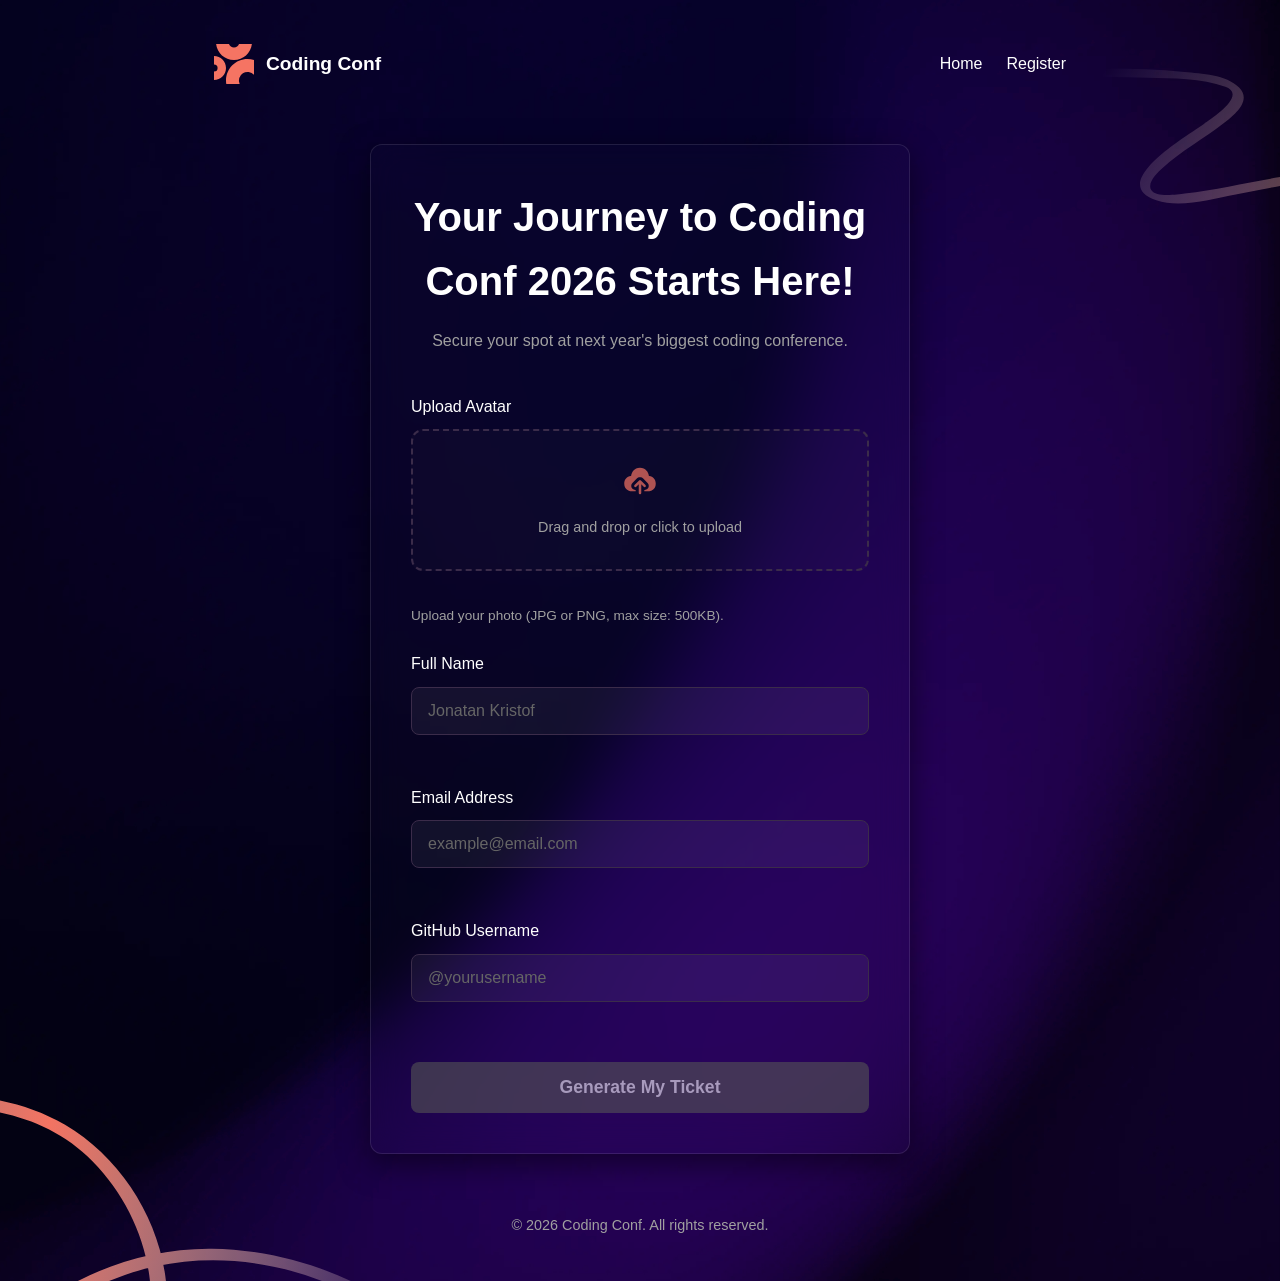
==== login.html @ a2458218 "Add files via upload" ====
<!--
File Name:      login.html
Student Name:   Ajani Scarlett
Student ID:     2302995
Assignment:     2302995_IA#2_AY26-27
Due Date:       26/10/2026
-->


<!doctype html>
<html lang="en">
<head>
    <meta charset="UTF-8">
    <meta name="viewport" content="width=device-width, initial-scale=1.0">
    <title>Coding Conf 2026 - LoginPage</title>
    <link rel="stylesheet" href="/CSS/style.css">
</head>
<body>

    <div class="page-wrapper">
      
        <div class="bg-assets" aria-hidden="true">
            <div class="bg-grid"></div>
            <img src="/assets/background-desktop.png" class="bg-glow" alt="">
            <img src="/assets/pattern-squiggly-line-bottom-desktop.svg" class="bg-shape-left" alt="">
            <img src="/assets/pattern-squiggly-line-top.svg" class="bg-shape-right" alt="">
        </div>

        <div class="content-wrapper">
            <header>
                <nav>
                    <a href="index.html" class="logo-container">
                        <img src="/assets/logo-mark.svg" alt="Coding Conf Logo" width="40">
                        <span>Coding Conf</span>
                    </a>
                    <ul>
                        <li><a href="index.html">Home</a></li>
                        <li><a href="login.html">Register</a></li>
                    </ul>
                </nav>
            </header>

            <main>
                <section class="form-container">
                    <h1>Your Journey to Coding Conf 2026 Starts Here!</h1>
                    <p>Secure your spot at next year's biggest coding conference.</p>

                    <form id="registrationForm" novalidate>
                        <div class="form-group">
                            <label for="avatar">Upload Avatar</label>
                            <div class="upload-box" id="drop-area">
                                <img id="image-preview" src="/assets/image-avatar.jpg" alt="Avatar Preview" class="hidden-preview">
                                <div id="upload-prompt">
                                    <img src="/assets/icon-upload.svg" alt="Upload Icon" class="upload-icon">
                                    <p>Drag and drop or click to upload</p>
                                </div>
                                    <div id="image-actions" style="display: none;">
                                        <button type="button" id="btn-change" class="btn-small">Change Image</button>
                                        <button type="button" id="btn-remove" class="btn-small btn-danger">Remove</button>
                                    </div>
                                <input type="file" id="avatar" name="avatar" accept="image/png, image/jpeg" hidden>
                            </div>

                            <small id="avatarError" class="error-msg"></small>
                            <small class="hint">Upload your photo (JPG or PNG, max size: 500KB).</small>
                        </div>
                    
                        <div class="form-group">
                            <label for="fullName">Full Name</label>
                            <input type="text" id="fullName" name="fullName" placeholder="Jonatan Kristof">
                            <small id="nameError" class="error-msg"></small>
                        </div>
                   
                        <div class="form-group">
                            <label for="email">Email Address</label>
                            <input type="email" id="email" name="email" placeholder="example@email.com">
                            <small id="emailError" class="error-msg"></small>
                        </div>
                  
                        <div class="form-group">
                            <label for="github">GitHub Username</label>
                            <input type="text" id="github" name="github" placeholder="@yourusername">
                            <small id="githubError" class="error-msg"></small>
                        </div>

                        <button type="submit" class="btn-primary" id="submitBtn" disabled>Generate My Ticket</button>
                    </form>
                </section>
            </main>

            <footer>
                <p>&copy; 2026 Coding Conf. All rights reserved.</p>
            </footer>
        </div>
    </div>

    <script src="/JS/validation.js"></script>
</body>
</html>
---- CSS/style.css ----
/*
File Name:      style.css
Student Name:   Ajani Scarlett
Student ID:     2302995
Assignment:     2302995_IA#2_AY26-27
Due Date:       26/10/2026
*/


:root {
    --bg-dark: #0d0714;
    --bg-card: #1b1128;
    --accent-orange: #f4775d;
    --accent-orange-hover: #e0664c;
    --accent-purple: #8a2be2;
    --text-white: #ffffff;
    --text-grey: #a0a0a0;
    --border-color: #3b2c4a;
    --font-main: 'Segoe UI', Tahoma, Geneva, Verdana, sans-serif;
}

*,*::before,*::after {
    margin: 0;
    padding: 0;
    box-sizing: border-box;
}

body {
    font-family: var(--font-main);
    background-color: var(--bg-dark);
    color: var(--text-white);
    line-height: 1.6;
    min-height: 100vh;
    overflow-x: hidden;
}

.page-wrapper {
    position: relative;
    min-height: 100vh;
    display: flex;
    flex-direction: column;
    overflow: hidden;
}

.bg-assets {
    position: absolute;
    inset: 0;
    z-index: 0;
    pointer-events: none;
}

.bg-grid {
    position: absolute;
    inset: 0;
    background-size: 100px 100px;
    background-repeat: repeat;
    opacity: 0.6;
}

.bg-glow {
    position: absolute;
    inset: 0;
    width: 100%;
    height: 100%;
    object-fit: cover;
    object-position: center right;
    opacity: 0.8;
}

.bg-shape-left {
    position: absolute;
    bottom: -50px;
    left: -50px;
    width: 500px;
    height: auto;
}

.bg-shape-right {
    position: absolute;
    top: 5%;
    right: -20px;
    width: 300px;
    height: auto;
    opacity: 0.7;
}

.content-wrapper {
    position: relative;
    z-index: 1;
    width: 100%;
    max-width: 900px;
    margin: 0 auto;
    padding: 24px;
    display: flex;
    flex-direction: column;
    flex: 1;
}

header {
    padding: 20px 0;
}

nav {
    display: flex;
    justify-content: space-between;
    align-items: center;
}

.logo-container {
    display: flex;
    align-items: center;
    gap: 12px;
    font-weight: bold;
    font-size: 1.2rem;
    text-decoration: none;
    color: var(--text-white);
    transition: opacity 0.3s ease;
}

.logo-container:hover {
    opacity: 0.8;
}

nav ul {
    list-style: none;
    display: flex;
    gap: 24px;
}

nav ul li a {
    color: var(--text-white);
    text-decoration: none;
    font-weight: 500;
    transition: color 0.3s ease;
}

nav ul li a:hover {
    color: var(--accent-orange);
}

main {
    flex: 1;
    display: flex;
    flex-direction: column;
    align-items: center;
    padding: 40px 0;
}

.hero {
    text-align: center;
    max-width: 800px;
    margin-bottom: 60px;
    animation: fadeIn 0.8s ease-in-out;
}

.hero h1 {
    font-size: clamp(2rem, 5vw, 3.5rem);
    line-height: 1.2;
    margin-bottom: 20px;
    background: linear-gradient(to right, #ffffff, var(--accent-orange));
    -webkit-background-clip: text;
    background-clip: text;
    -webkit-text-fill-color: transparent;
    color: transparent;
}

.hero p {
    font-size: 1.2rem;
    color: var(--text-grey);
    margin-bottom: 15px;
}

.event-meta {
    font-size: 1rem ;
    margin-bottom: 30px;
}

.event-meta strong {
    color: var(--text-white);
}

.btn-primary {
    display: inline-block;
    background-color: var(--accent-orange);
    color: var(--text-white);
    padding: 15px 30px;
    border-radius: 8px;
    text-decoration: none;
    font-weight: bold;
    font-size: 1.1rem;
    border: none;
    cursor: pointer;
    transition: background-color 0.3s ease, transform 0.2s ease, box-shadow 0.3s ease;
}

.btn-primary:hover:not(:disabled) {
    background-color: var(--accent-orange-hover);
    transform: translateY(-3px);
    box-shadow: 0 6px 15px rgba(244, 119, 93, 0.4);
}

.btn-primary:disabled {
    background-color: #555;
    cursor: not-allowed;
    opacity: 0.6;
    transform: none;
    box-shadow: none;
}

.btn-small {
    background-color: rgba(255, 255, 255, 0.1);
    color: var(--text-white);
    border: 1px solid rgba(255, 255, 255, 0.2);
    padding: 6px 16px;
    border-radius: 6px;
    font-size: 0.85rem;
    cursor: pointer;
    transition: background-color 0.2s ease;
}

.btn-small:hover {
    background-color: rgba(255, 255, 255, 0.2);
}

.btn-danger {
    background-color: rgba(244, 119, 93, 0.1);
    border-color: rgba(244, 119, 93, 0.5);
    color: var(--accent-orange);
}

.btn-danger:hover {
    background-color: rgba(244, 119, 93, 0.2);
    border-color: var(--accent-orange);
}

.details, .form-container {
    width: 100%;
    max-width: 800px;
    background-color: rgba(255, 255, 255, 0.012);
    padding: 40px;
    border-radius: 12px;
    backdrop-filter: blur(15px);
    -webkit-backdrop-filter: blur(15px);
    border: 1px solid rgba(255, 255, 255, 0.1);
    box-shadow: 0 10px 30px rgba(0, 0, 0, 0.5);
    animation: slideUp 0.8s ease-in-out;
}

.details {
    text-align: left;
}

.details h2,.details h3 {
    margin-bottom: 15px;
    color: var(--accent-orange);
}

.details p,.details ul,.details ol {
    color: var(--text-grey);
    margin-bottom: 20px;
}

.details ul,.details ol {
    margin-left: 20px;
}

.details li {
    margin-bottom: 8px;
}

.form-container {
    max-width: 540px;
    text-align: center;
}

.form-container h1 {
    font-size: clamp(2rem, 4vw, 2.5rem);
    margin-bottom: 15px;
    color: var(--text-white);
}

.form-container > p {
    color: var(--text-grey);
    margin-bottom: 40px;
}

.form-group {
    text-align: left;
    margin-bottom: 24px;
}

.form-group label {
    display: block;
    margin-bottom: 10px;
    font-weight: 500;
    font-size: 1rem;
}

.form-group input[type="text"],.form-group input[type="email"] {
    width: 100%;
    padding: 14px 16px;
    background-color: rgba(255, 255, 255, 0.05);
    border: 1px solid var(--border-color);
    border-radius: 8px;
    color: var(--text-white);
    font-size: 1rem;
    font-family: inherit;
    transition: border-color 0.3s ease, box-shadow 0.3s ease;
}

.form-group input::placeholder {
    color: #666;
}

.form-group input:focus {
    outline: none;
    border-color: var(--accent-orange);
    box-shadow: 0 0 0 3px rgba(244, 119, 93, 0.2);
}


.upload-box {
    border: 2px dashed var(--border-color);
    border-radius: 12px;
    padding: 30px;
    text-align: center;
    cursor: pointer;
    background-color: rgba(255, 255, 255, 0.02);
    transition: background-color 0.3s ease, border-color 0.3s ease, transform 0.2s ease;
    display: flex;
    flex-direction: column;
    align-items: center;
    gap: 15px;
}

.upload-box:hover {
    background-color: rgba(255, 255, 255, 0.05);
    border-color: var(--accent-orange);
}

.upload-box.drag-active {
    border-color: var(--accent-orange);
    background-color: rgba(244, 119, 93, 0.1);
    transform: scale(1.02);
}

.upload-icon {
    width: 40px;
    height: 40px;
    opacity: 0.7;
}

.upload-box p {
    color: var(--text-grey);
    margin-bottom: 0;
    font-size: 0.9rem;
}

#image-actions {
    display: flex;
    gap: 10px;
    margin-top: 15px;
    justify-content: center;
    z-index: 2;
}

.hidden-preview {
    display: none;
    width: 100px;
    height: 100px;
    border-radius: 50%;
    object-fit: cover;
    border: 2px solid var(--accent-orange);
    box-shadow: 0 4px 10px rgba(0, 0, 0, 0.3);
    margin-bottom: 10px;
}

.hidden-preview.active {
    display: block;
}

#upload-prompt {
    display: flex;
    flex-direction: column;
    align-items: center;
    gap: 15px;
}

.hint, .error-msg {
    display: block;
    font-size: 0.85rem;
    margin-top: 8px;
    min-height: 18px;
}

.hint { color: var(--text-grey); }

.error-msg { color: var(--accent-orange); }

#submitBtn {
    width: 100%;
    margin-top: 10px;
}


.ticket-hero {
    text-align: center;
    margin-bottom: 50px;
    animation: fadeIn 0.8s ease-in-out;
}

.ticket-hero h1 {
    font-size: clamp(2rem, 4vw, 3rem);
    line-height: 1.2;
    margin-bottom: 20px;
}

.ticket-hero .highlight {
    color: var(--accent-orange);
}

.ticket-hero p {
    color: var(--text-grey);
    font-size: 1.1rem;
    max-width: 600px;
    margin: 0 auto;
}

.ticket-hero .email-link {
    color: var(--accent-orange);
    text-decoration: none;
    border-bottom: 1px solid var(--accent-orange);
}

.ticket-hero .email-link:hover {
    color: #f8f2f2e0;
    border-color: #f3f1f1c9;
}

.ticket-wrapper {
    display: flex;
    justify-content: center;
    width: 100%;
    animation: slideUp 0.8s ease-in-out;
}

.ticket-inner-glass {
    display: flex;
    width: 100%;
    height: 100%;
    position: relative;
    z-index: 2;
    background: none;
}
.ticket-card {
    position: relative;
    display: flex;
    width: 100%;
    max-width: 600px;
    height: 250px;
    isolation: isolate;
}
/* The .ticket-card::before, this is used to put the text on the 
ticket in front of that baked in tint that came with the pattern-ticket.svg */
.ticket-card::before {
    content: "";
    position: absolute;
    inset: 0;
    z-index: -1;
    background:
    linear-gradient(135deg, rgba(111, 94, 120, 0.419), rgba(43, 13, 74, 0.632)),
    var(--accent-orange);
    -webkit-mask-image: url('/assets/pattern-ticket.svg') ;
    mask-image: url('/assets/pattern-ticket.svg') ;
    -webkit-mask-size: 100% 100%;
    mask-size: 100% 100%;
    mask-repeat:no-repeat ;
    -webkit-mask-repeat: no-repeat;
    -webkit-mask-mode: alpha;
    mask-mode: alpha;
}

.ticket-left {
    flex: 1;
    padding: 30px 40px;
    display: flex;
    flex-direction: column;
    justify-content: space-between;
    position: relative;
    z-index: 3; 
}

.ticket-brand {
    display: flex;
    align-items: center;
    padding-left: 20px;
    gap: 12px;
    font-size: 1.5rem;
    font-weight: bold;
    position: relative;
    z-index: 3;
    
}

.ticket-date {
    color: var(--text-grey);
    font-size: 0.9rem;
    letter-spacing: 0.5px;
    margin-top: -60px;
    padding-left: 60px;
    position: relative;
    z-index: 3;
}

.ticket-user {
    display: flex;
    align-items: center;
    padding-left: 20px;
    gap: 15px;
    position: relative;
    z-index: 3;
}

.avatar-thumb {
    width: 60px;
    height: 60px;
    border-radius: 12px;
    object-fit: cover;
    border: 1px solid rgba(255, 255, 255, 0.2);
}

.user-details h3 {
    font-size: 1.2rem;
    margin-bottom: 2px;
    font-weight: 600;
    color: var(--text-white);
}

.github-user {
    display: flex;
    align-items: center;
    gap: 6px;
    color: var(--text-grey);
    font-size: 0.9rem;
    text-decoration: none;
    transition: color 0.2s ease;
    position: relative;
    z-index: 3;
}

.github-user:hover {
    color: var(--accent-orange);
}

.ticket-right {
    width: 120px;
    display: flex;
    align-items: center;
    justify-content: center;
    border-left: 1px dashed rgba(255, 255, 255, 0.2);
    padding: 30px 20px;
    position: relative;
    z-index: 3;
}

.ticket-serial {
    writing-mode: vertical-rl;
    text-orientation: mixed;
    font-size: 1.2rem;
    font-weight: bold;
    letter-spacing: 2px;
    color: rgba(255, 255, 255, 0.7);
    position: relative;
    z-index: 3;
}


footer {
    text-align: center;
    padding: 20px 0;
    color: var(--text-grey);
    font-size: 0.9rem;
}

@keyframes fadeIn {
    from { opacity: 0; }
    to { opacity: 1; }
}

@keyframes slideUp {
    from { opacity: 0; transform: translateY(30px); }
    to { opacity: 1; transform: translateY(0); }
}


@media (max-width: 768px) {
    nav {
        flex-direction: column;
        gap: 20px;
    }

    .bg-shape-left {
        width: 300px;
        bottom: -20px;
        left: -100px;
    }

    .bg-shape-right {
        width: 200px;
        top: 2%;
    }

    .details,
    .form-container {
        padding: 24px;
    }
}

@media (max-width: 600px) {
    .ticket-card {
        height: 380px;
        flex-direction: column;
        -webkit-mask-image: none;
        mask-image: none;
        border-radius: 16px;
        padding: 0; 
        background-color: transparent; 
    }

    .ticket-inner-glass {
        flex-direction: column;
        border-radius: 14px;
        border: 2px solid var(--accent-orange);
        background-color: rgba(25, 15, 40, 0.95); 
    }

    .ticket-right {
        width: 100%;
        height: 80px;
        border-left: none;
        border-top: 1px dashed rgba(255, 255, 255, 0.2);
        padding: 15px;
    }

    .ticket-serial {
        writing-mode: horizontal-tb;
    }
}
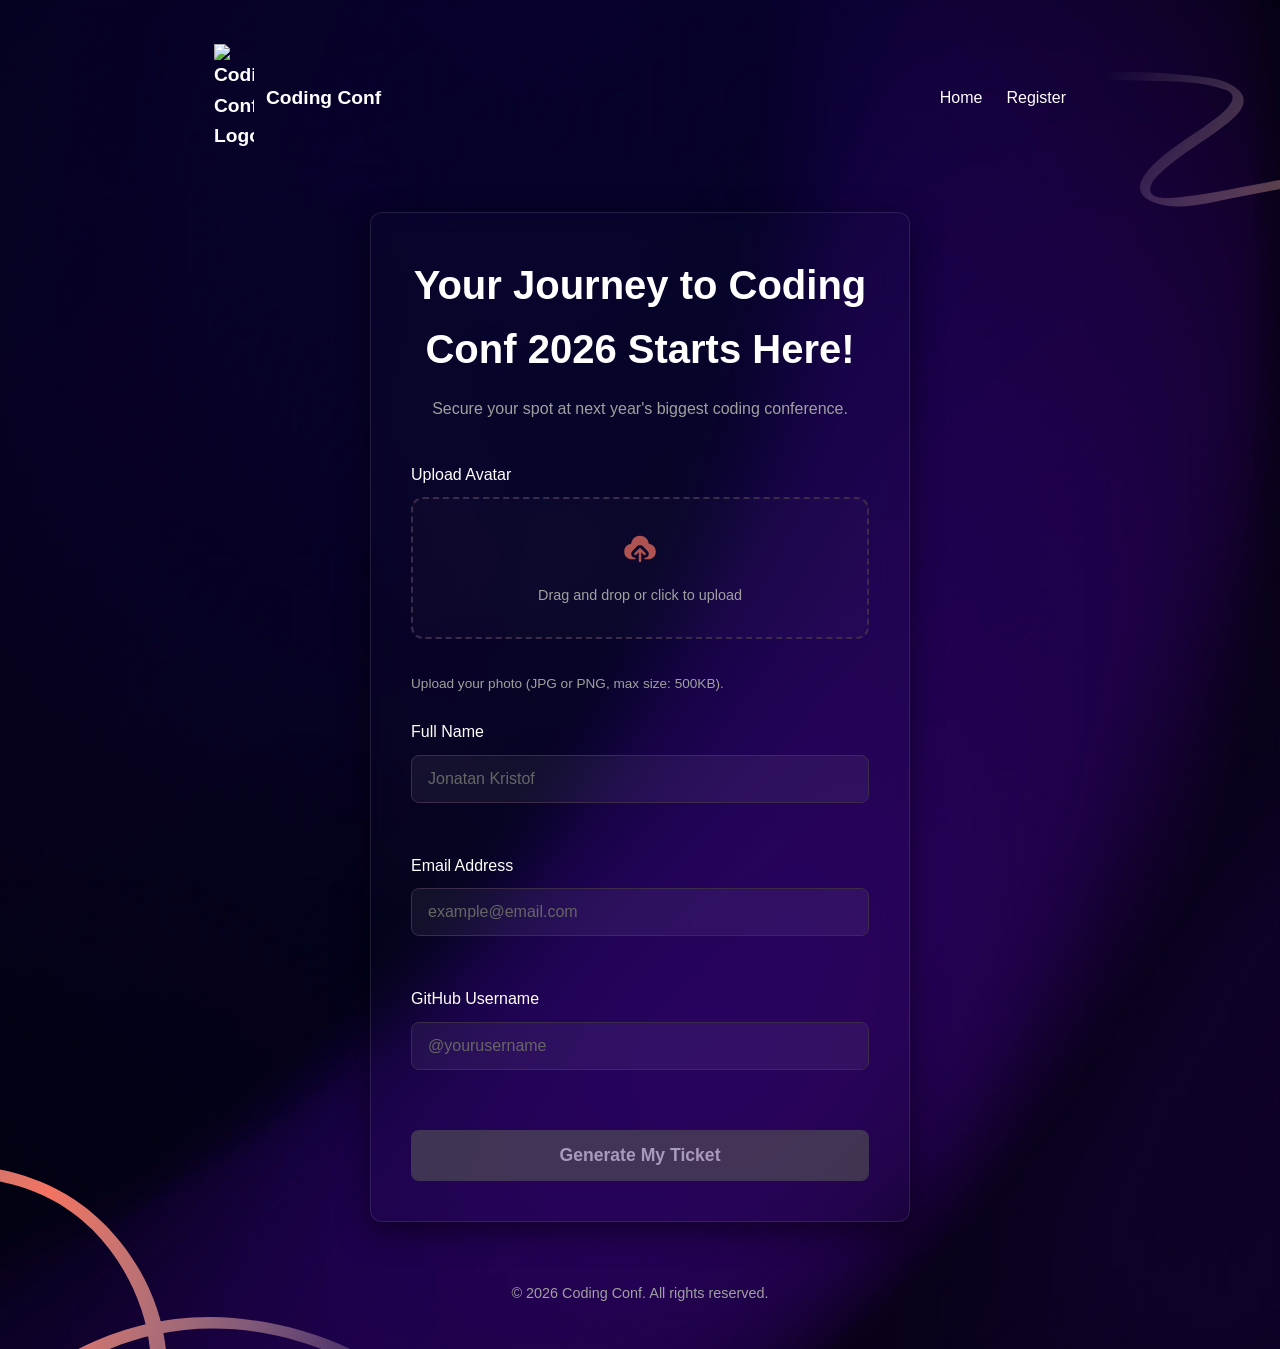
==== commit c7f04a81: "Update login.html" ====
--- a/login.html
+++ b/login.html
@@ -13,7 +13,7 @@
     <meta charset="UTF-8">
     <meta name="viewport" content="width=device-width, initial-scale=1.0">
     <title>Coding Conf 2026 - LoginPage</title>
-    <link rel="stylesheet" href="/CSS/style.css">
+    <link rel="stylesheet" href="style.css">
 </head>
 <body>
 
@@ -21,16 +21,16 @@
       
         <div class="bg-assets" aria-hidden="true">
             <div class="bg-grid"></div>
-            <img src="/assets/background-desktop.png" class="bg-glow" alt="">
-            <img src="/assets/pattern-squiggly-line-bottom-desktop.svg" class="bg-shape-left" alt="">
-            <img src="/assets/pattern-squiggly-line-top.svg" class="bg-shape-right" alt="">
+            <img src="background-desktop.png" class="bg-glow" alt="">
+            <img src="pattern-squiggly-line-bottom-desktop.svg" class="bg-shape-left" alt="">
+            <img src="pattern-squiggly-line-top.svg" class="bg-shape-right" alt="">
         </div>
 
         <div class="content-wrapper">
             <header>
                 <nav>
                     <a href="index.html" class="logo-container">
-                        <img src="/assets/logo-mark.svg" alt="Coding Conf Logo" width="40">
+                        <img src="logo-mark.svg" alt="Coding Conf Logo" width="40">
                         <span>Coding Conf</span>
                     </a>
                     <ul>
@@ -49,9 +49,9 @@
                         <div class="form-group">
                             <label for="avatar">Upload Avatar</label>
                             <div class="upload-box" id="drop-area">
-                                <img id="image-preview" src="/assets/image-avatar.jpg" alt="Avatar Preview" class="hidden-preview">
+                                <img id="image-preview" src="image-avatar.jpg" alt="Avatar Preview" class="hidden-preview">
                                 <div id="upload-prompt">
-                                    <img src="/assets/icon-upload.svg" alt="Upload Icon" class="upload-icon">
+                                    <img src="icon-upload.svg" alt="Upload Icon" class="upload-icon">
                                     <p>Drag and drop or click to upload</p>
                                 </div>
                                     <div id="image-actions" style="display: none;">
@@ -96,4 +96,4 @@
 
     <script src="/JS/validation.js"></script>
 </body>
-</html>+</html>
--- a/style.css
+++ b/style.css
@@ -0,0 +1,648 @@
+/*
+File Name:      style.css
+Student Name:   Ajani Scarlett
+Student ID:     2302995
+Assignment:     2302995_IA#2_AY26-27
+Due Date:       26/10/2026
+*/
+
+
+:root {
+    --bg-dark: #0d0714;
+    --bg-card: #1b1128;
+    --accent-orange: #f4775d;
+    --accent-orange-hover: #e0664c;
+    --accent-purple: #8a2be2;
+    --text-white: #ffffff;
+    --text-grey: #a0a0a0;
+    --border-color: #3b2c4a;
+    --font-main: 'Segoe UI', Tahoma, Geneva, Verdana, sans-serif;
+}
+
+*,*::before,*::after {
+    margin: 0;
+    padding: 0;
+    box-sizing: border-box;
+}
+
+body {
+    font-family: var(--font-main);
+    background-color: var(--bg-dark);
+    color: var(--text-white);
+    line-height: 1.6;
+    min-height: 100vh;
+    overflow-x: hidden;
+}
+
+.page-wrapper {
+    position: relative;
+    min-height: 100vh;
+    display: flex;
+    flex-direction: column;
+    overflow: hidden;
+}
+
+.bg-assets {
+    position: absolute;
+    inset: 0;
+    z-index: 0;
+    pointer-events: none;
+}
+
+.bg-grid {
+    position: absolute;
+    inset: 0;
+    background-size: 100px 100px;
+    background-repeat: repeat;
+    opacity: 0.6;
+}
+
+.bg-glow {
+    position: absolute;
+    inset: 0;
+    width: 100%;
+    height: 100%;
+    object-fit: cover;
+    object-position: center right;
+    opacity: 0.8;
+}
+
+.bg-shape-left {
+    position: absolute;
+    bottom: -50px;
+    left: -50px;
+    width: 500px;
+    height: auto;
+}
+
+.bg-shape-right {
+    position: absolute;
+    top: 5%;
+    right: -20px;
+    width: 300px;
+    height: auto;
+    opacity: 0.7;
+}
+
+.content-wrapper {
+    position: relative;
+    z-index: 1;
+    width: 100%;
+    max-width: 900px;
+    margin: 0 auto;
+    padding: 24px;
+    display: flex;
+    flex-direction: column;
+    flex: 1;
+}
+
+header {
+    padding: 20px 0;
+}
+
+nav {
+    display: flex;
+    justify-content: space-between;
+    align-items: center;
+}
+
+.logo-container {
+    display: flex;
+    align-items: center;
+    gap: 12px;
+    font-weight: bold;
+    font-size: 1.2rem;
+    text-decoration: none;
+    color: var(--text-white);
+    transition: opacity 0.3s ease;
+}
+
+.logo-container:hover {
+    opacity: 0.8;
+}
+
+nav ul {
+    list-style: none;
+    display: flex;
+    gap: 24px;
+}
+
+nav ul li a {
+    color: var(--text-white);
+    text-decoration: none;
+    font-weight: 500;
+    transition: color 0.3s ease;
+}
+
+nav ul li a:hover {
+    color: var(--accent-orange);
+}
+
+main {
+    flex: 1;
+    display: flex;
+    flex-direction: column;
+    align-items: center;
+    padding: 40px 0;
+}
+
+.hero {
+    text-align: center;
+    max-width: 800px;
+    margin-bottom: 60px;
+    animation: fadeIn 0.8s ease-in-out;
+}
+
+.hero h1 {
+    font-size: clamp(2rem, 5vw, 3.5rem);
+    line-height: 1.2;
+    margin-bottom: 20px;
+    background: linear-gradient(to right, #ffffff, var(--accent-orange));
+    -webkit-background-clip: text;
+    background-clip: text;
+    -webkit-text-fill-color: transparent;
+    color: transparent;
+}
+
+.hero p {
+    font-size: 1.2rem;
+    color: var(--text-grey);
+    margin-bottom: 15px;
+}
+
+.event-meta {
+    font-size: 1rem ;
+    margin-bottom: 30px;
+}
+
+.event-meta strong {
+    color: var(--text-white);
+}
+
+.btn-primary {
+    display: inline-block;
+    background-color: var(--accent-orange);
+    color: var(--text-white);
+    padding: 15px 30px;
+    border-radius: 8px;
+    text-decoration: none;
+    font-weight: bold;
+    font-size: 1.1rem;
+    border: none;
+    cursor: pointer;
+    transition: background-color 0.3s ease, transform 0.2s ease, box-shadow 0.3s ease;
+}
+
+.btn-primary:hover:not(:disabled) {
+    background-color: var(--accent-orange-hover);
+    transform: translateY(-3px);
+    box-shadow: 0 6px 15px rgba(244, 119, 93, 0.4);
+}
+
+.btn-primary:disabled {
+    background-color: #555;
+    cursor: not-allowed;
+    opacity: 0.6;
+    transform: none;
+    box-shadow: none;
+}
+
+.btn-small {
+    background-color: rgba(255, 255, 255, 0.1);
+    color: var(--text-white);
+    border: 1px solid rgba(255, 255, 255, 0.2);
+    padding: 6px 16px;
+    border-radius: 6px;
+    font-size: 0.85rem;
+    cursor: pointer;
+    transition: background-color 0.2s ease;
+}
+
+.btn-small:hover {
+    background-color: rgba(255, 255, 255, 0.2);
+}
+
+.btn-danger {
+    background-color: rgba(244, 119, 93, 0.1);
+    border-color: rgba(244, 119, 93, 0.5);
+    color: var(--accent-orange);
+}
+
+.btn-danger:hover {
+    background-color: rgba(244, 119, 93, 0.2);
+    border-color: var(--accent-orange);
+}
+
+.details, .form-container {
+    width: 100%;
+    max-width: 800px;
+    background-color: rgba(255, 255, 255, 0.012);
+    padding: 40px;
+    border-radius: 12px;
+    backdrop-filter: blur(15px);
+    -webkit-backdrop-filter: blur(15px);
+    border: 1px solid rgba(255, 255, 255, 0.1);
+    box-shadow: 0 10px 30px rgba(0, 0, 0, 0.5);
+    animation: slideUp 0.8s ease-in-out;
+}
+
+.details {
+    text-align: left;
+}
+
+.details h2,.details h3 {
+    margin-bottom: 15px;
+    color: var(--accent-orange);
+}
+
+.details p,.details ul,.details ol {
+    color: var(--text-grey);
+    margin-bottom: 20px;
+}
+
+.details ul,.details ol {
+    margin-left: 20px;
+}
+
+.details li {
+    margin-bottom: 8px;
+}
+
+.form-container {
+    max-width: 540px;
+    text-align: center;
+}
+
+.form-container h1 {
+    font-size: clamp(2rem, 4vw, 2.5rem);
+    margin-bottom: 15px;
+    color: var(--text-white);
+}
+
+.form-container > p {
+    color: var(--text-grey);
+    margin-bottom: 40px;
+}
+
+.form-group {
+    text-align: left;
+    margin-bottom: 24px;
+}
+
+.form-group label {
+    display: block;
+    margin-bottom: 10px;
+    font-weight: 500;
+    font-size: 1rem;
+}
+
+.form-group input[type="text"],.form-group input[type="email"] {
+    width: 100%;
+    padding: 14px 16px;
+    background-color: rgba(255, 255, 255, 0.05);
+    border: 1px solid var(--border-color);
+    border-radius: 8px;
+    color: var(--text-white);
+    font-size: 1rem;
+    font-family: inherit;
+    transition: border-color 0.3s ease, box-shadow 0.3s ease;
+}
+
+.form-group input::placeholder {
+    color: #666;
+}
+
+.form-group input:focus {
+    outline: none;
+    border-color: var(--accent-orange);
+    box-shadow: 0 0 0 3px rgba(244, 119, 93, 0.2);
+}
+
+
+.upload-box {
+    border: 2px dashed var(--border-color);
+    border-radius: 12px;
+    padding: 30px;
+    text-align: center;
+    cursor: pointer;
+    background-color: rgba(255, 255, 255, 0.02);
+    transition: background-color 0.3s ease, border-color 0.3s ease, transform 0.2s ease;
+    display: flex;
+    flex-direction: column;
+    align-items: center;
+    gap: 15px;
+}
+
+.upload-box:hover {
+    background-color: rgba(255, 255, 255, 0.05);
+    border-color: var(--accent-orange);
+}
+
+.upload-box.drag-active {
+    border-color: var(--accent-orange);
+    background-color: rgba(244, 119, 93, 0.1);
+    transform: scale(1.02);
+}
+
+.upload-icon {
+    width: 40px;
+    height: 40px;
+    opacity: 0.7;
+}
+
+.upload-box p {
+    color: var(--text-grey);
+    margin-bottom: 0;
+    font-size: 0.9rem;
+}
+
+#image-actions {
+    display: flex;
+    gap: 10px;
+    margin-top: 15px;
+    justify-content: center;
+    z-index: 2;
+}
+
+.hidden-preview {
+    display: none;
+    width: 100px;
+    height: 100px;
+    border-radius: 50%;
+    object-fit: cover;
+    border: 2px solid var(--accent-orange);
+    box-shadow: 0 4px 10px rgba(0, 0, 0, 0.3);
+    margin-bottom: 10px;
+}
+
+.hidden-preview.active {
+    display: block;
+}
+
+#upload-prompt {
+    display: flex;
+    flex-direction: column;
+    align-items: center;
+    gap: 15px;
+}
+
+.hint, .error-msg {
+    display: block;
+    font-size: 0.85rem;
+    margin-top: 8px;
+    min-height: 18px;
+}
+
+.hint { color: var(--text-grey); }
+
+.error-msg { color: var(--accent-orange); }
+
+#submitBtn {
+    width: 100%;
+    margin-top: 10px;
+}
+
+
+.ticket-hero {
+    text-align: center;
+    margin-bottom: 50px;
+    animation: fadeIn 0.8s ease-in-out;
+}
+
+.ticket-hero h1 {
+    font-size: clamp(2rem, 4vw, 3rem);
+    line-height: 1.2;
+    margin-bottom: 20px;
+}
+
+.ticket-hero .highlight {
+    color: var(--accent-orange);
+}
+
+.ticket-hero p {
+    color: var(--text-grey);
+    font-size: 1.1rem;
+    max-width: 600px;
+    margin: 0 auto;
+}
+
+.ticket-hero .email-link {
+    color: var(--accent-orange);
+    text-decoration: none;
+    border-bottom: 1px solid var(--accent-orange);
+}
+
+.ticket-hero .email-link:hover {
+    color: #f8f2f2e0;
+    border-color: #f3f1f1c9;
+}
+
+.ticket-wrapper {
+    display: flex;
+    justify-content: center;
+    width: 100%;
+    animation: slideUp 0.8s ease-in-out;
+}
+
+.ticket-inner-glass {
+    display: flex;
+    width: 100%;
+    height: 100%;
+    position: relative;
+    z-index: 2;
+    background: none;
+}
+.ticket-card {
+    position: relative;
+    display: flex;
+    width: 100%;
+    max-width: 600px;
+    height: 250px;
+    isolation: isolate;
+}
+/* The .ticket-card::before, this is used to put the text on the 
+ticket in front of that baked in tint that came with the pattern-ticket.svg */
+.ticket-card::before {
+    content: "";
+    position: absolute;
+    inset: 0;
+    z-index: -1;
+    background:
+    linear-gradient(135deg, rgba(111, 94, 120, 0.419), rgba(43, 13, 74, 0.632)),
+    var(--accent-orange);
+    -webkit-mask-image: url('/assets/pattern-ticket.svg') ;
+    mask-image: url('/assets/pattern-ticket.svg') ;
+    -webkit-mask-size: 100% 100%;
+    mask-size: 100% 100%;
+    mask-repeat:no-repeat ;
+    -webkit-mask-repeat: no-repeat;
+    -webkit-mask-mode: alpha;
+    mask-mode: alpha;
+}
+
+.ticket-left {
+    flex: 1;
+    padding: 30px 40px;
+    display: flex;
+    flex-direction: column;
+    justify-content: space-between;
+    position: relative;
+    z-index: 3; 
+}
+
+.ticket-brand {
+    display: flex;
+    align-items: center;
+    padding-left: 20px;
+    gap: 12px;
+    font-size: 1.5rem;
+    font-weight: bold;
+    position: relative;
+    z-index: 3;
+    
+}
+
+.ticket-date {
+    color: var(--text-grey);
+    font-size: 0.9rem;
+    letter-spacing: 0.5px;
+    margin-top: -60px;
+    padding-left: 60px;
+    position: relative;
+    z-index: 3;
+}
+
+.ticket-user {
+    display: flex;
+    align-items: center;
+    padding-left: 20px;
+    gap: 15px;
+    position: relative;
+    z-index: 3;
+}
+
+.avatar-thumb {
+    width: 60px;
+    height: 60px;
+    border-radius: 12px;
+    object-fit: cover;
+    border: 1px solid rgba(255, 255, 255, 0.2);
+}
+
+.user-details h3 {
+    font-size: 1.2rem;
+    margin-bottom: 2px;
+    font-weight: 600;
+    color: var(--text-white);
+}
+
+.github-user {
+    display: flex;
+    align-items: center;
+    gap: 6px;
+    color: var(--text-grey);
+    font-size: 0.9rem;
+    text-decoration: none;
+    transition: color 0.2s ease;
+    position: relative;
+    z-index: 3;
+}
+
+.github-user:hover {
+    color: var(--accent-orange);
+}
+
+.ticket-right {
+    width: 120px;
+    display: flex;
+    align-items: center;
+    justify-content: center;
+    border-left: 1px dashed rgba(255, 255, 255, 0.2);
+    padding: 30px 20px;
+    position: relative;
+    z-index: 3;
+}
+
+.ticket-serial {
+    writing-mode: vertical-rl;
+    text-orientation: mixed;
+    font-size: 1.2rem;
+    font-weight: bold;
+    letter-spacing: 2px;
+    color: rgba(255, 255, 255, 0.7);
+    position: relative;
+    z-index: 3;
+}
+
+
+footer {
+    text-align: center;
+    padding: 20px 0;
+    color: var(--text-grey);
+    font-size: 0.9rem;
+}
+
+@keyframes fadeIn {
+    from { opacity: 0; }
+    to { opacity: 1; }
+}
+
+@keyframes slideUp {
+    from { opacity: 0; transform: translateY(30px); }
+    to { opacity: 1; transform: translateY(0); }
+}
+
+
+@media (max-width: 768px) {
+    nav {
+        flex-direction: column;
+        gap: 20px;
+    }
+
+    .bg-shape-left {
+        width: 300px;
+        bottom: -20px;
+        left: -100px;
+    }
+
+    .bg-shape-right {
+        width: 200px;
+        top: 2%;
+    }
+
+    .details,
+    .form-container {
+        padding: 24px;
+    }
+}
+
+@media (max-width: 600px) {
+    .ticket-card {
+        height: 380px;
+        flex-direction: column;
+        -webkit-mask-image: none;
+        mask-image: none;
+        border-radius: 16px;
+        padding: 0; 
+        background-color: transparent; 
+    }
+
+    .ticket-inner-glass {
+        flex-direction: column;
+        border-radius: 14px;
+        border: 2px solid var(--accent-orange);
+        background-color: rgba(25, 15, 40, 0.95); 
+    }
+
+    .ticket-right {
+        width: 100%;
+        height: 80px;
+        border-left: none;
+        border-top: 1px dashed rgba(255, 255, 255, 0.2);
+        padding: 15px;
+    }
+
+    .ticket-serial {
+        writing-mode: horizontal-tb;
+    }
+}
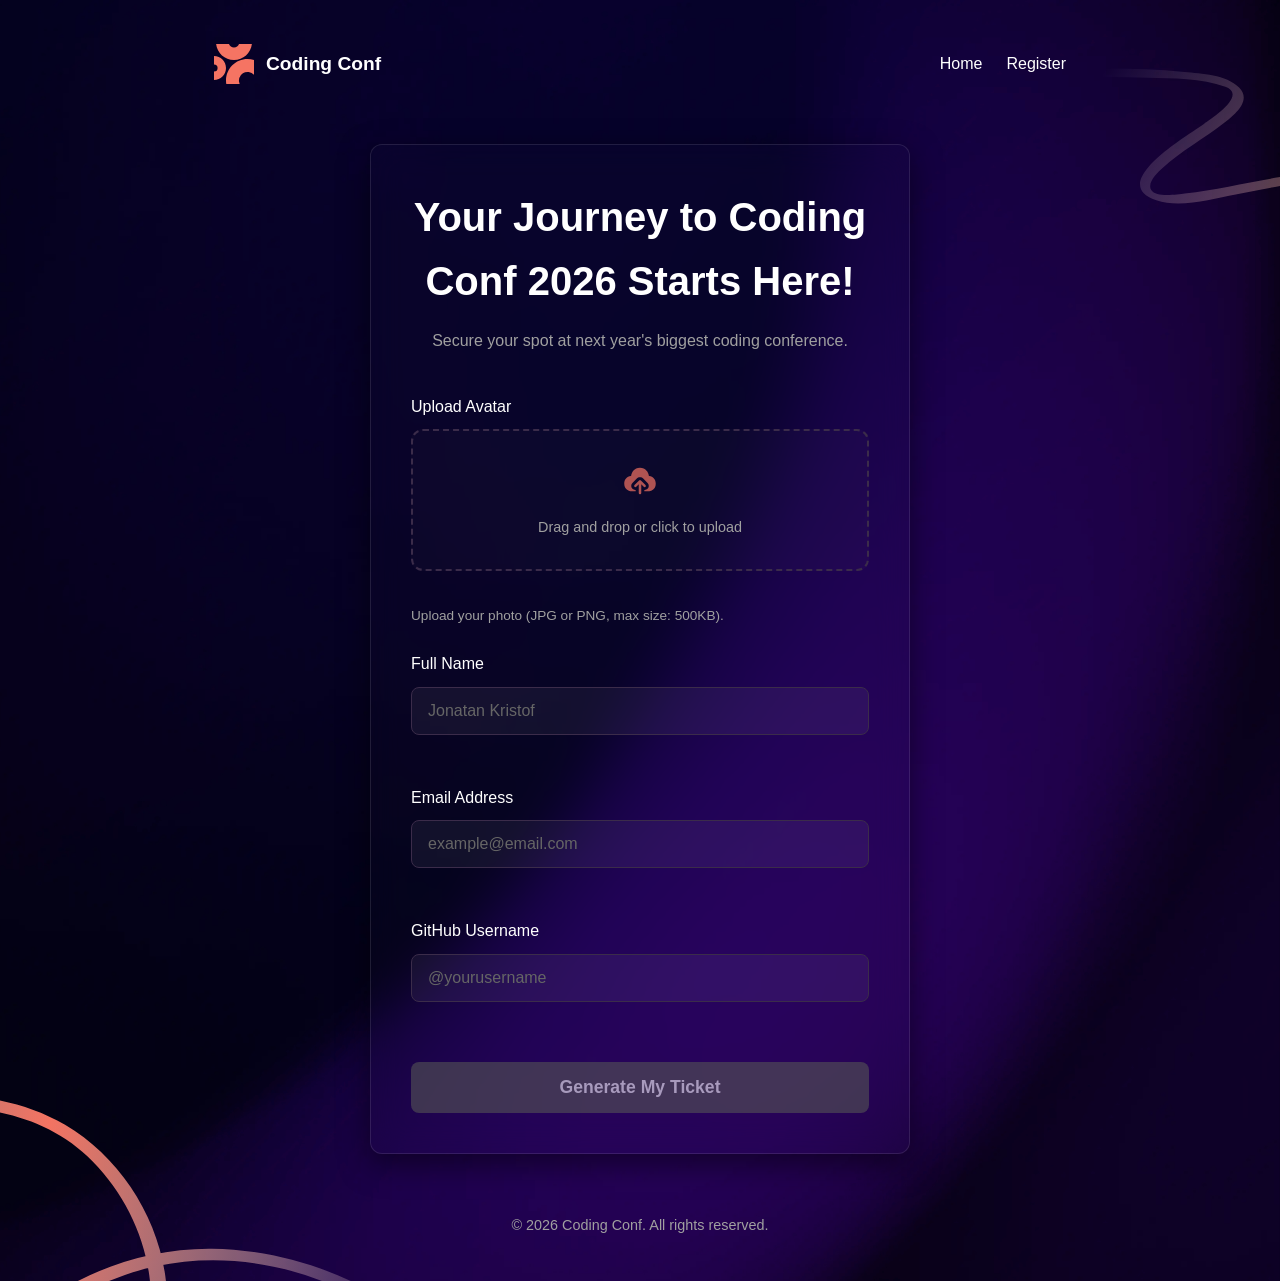
==== commit 12b7291f: "Update login.html" ====
--- a/login.html
+++ b/login.html
@@ -94,6 +94,6 @@
         </div>
     </div>
 
-    <script src="/JS/validation.js"></script>
+    <script src="validation.js"></script>
 </body>
 </html>
--- a/style.css
+++ b/style.css
@@ -470,8 +470,8 @@
     background:
     linear-gradient(135deg, rgba(111, 94, 120, 0.419), rgba(43, 13, 74, 0.632)),
     var(--accent-orange);
-    -webkit-mask-image: url('/assets/pattern-ticket.svg') ;
-    mask-image: url('/assets/pattern-ticket.svg') ;
+    -webkit-mask-image: url('pattern-ticket.svg') ;
+    mask-image: url('pattern-ticket.svg') ;
     -webkit-mask-size: 100% 100%;
     mask-size: 100% 100%;
     mask-repeat:no-repeat ;
@@ -645,4 +645,4 @@
     .ticket-serial {
         writing-mode: horizontal-tb;
     }
-}+}
